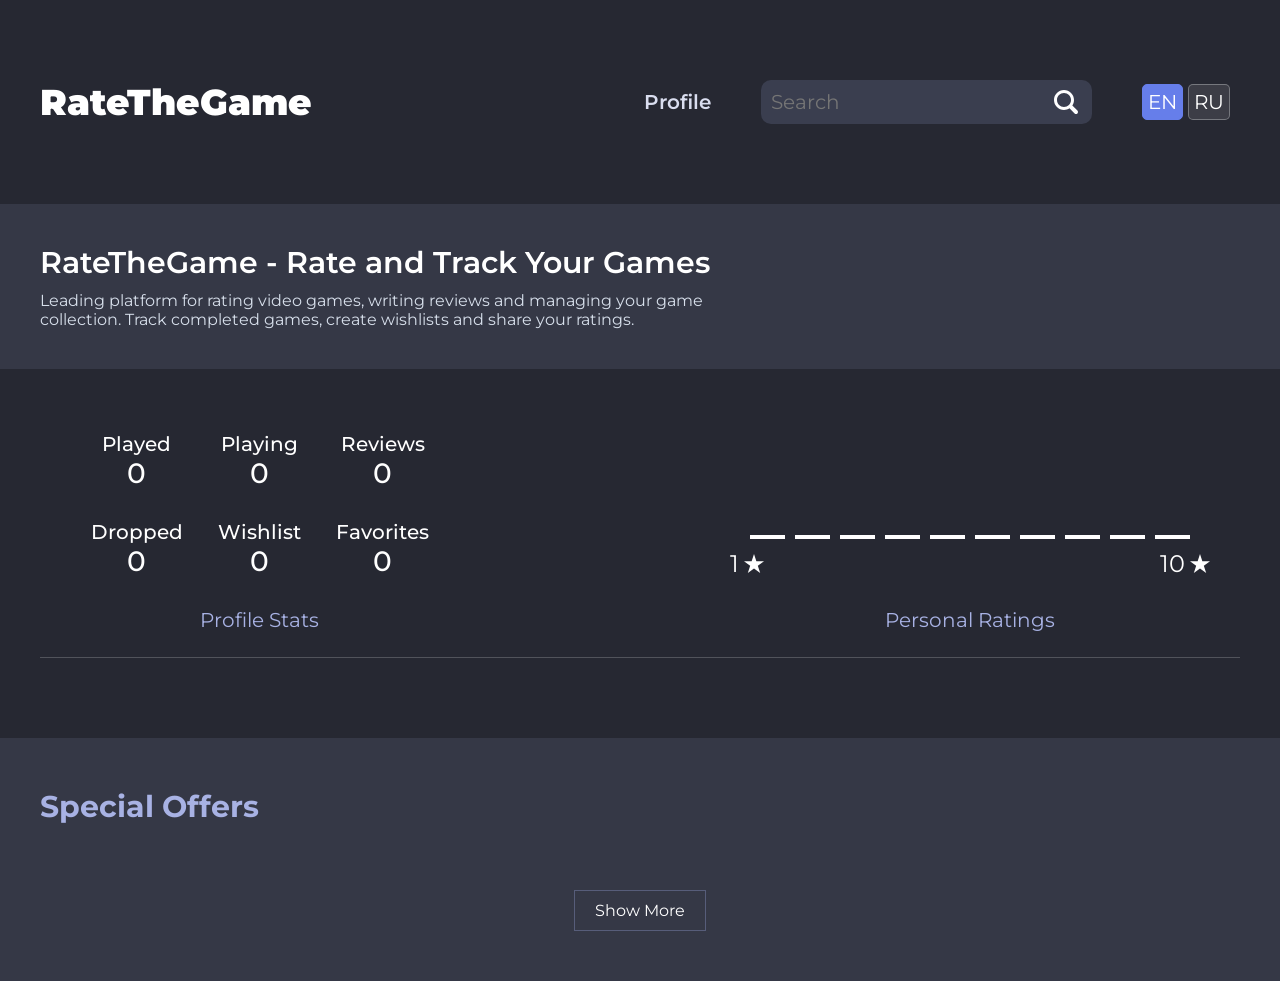
==== index.html @ 44f37cf3 "Update index.html" ====
<!DOCTYPE html>
<html lang="ru">
  <head>
    <meta charset="UTF-8" />
    <meta name="viewport" content="width=device-width, initial-scale=1.0" />
    <meta name="yandex-verification" content="8437fccaa7dc483a" />
    <title>RateTheGame</title>
    <meta
      name="description"
      content="RateTheGame — платформа для оценки видеоигр и написания рецензий. Ставьте баллы играм, отслеживайте пройденные и отложенные игры, организуйте коллекцию по категориям. Бесплатный игровой трекер."
    />
    <meta
      name="keywords"
      content="оценка игр, рецензии на игры, игровые рейтинги, моя игровая библиотека, отслеживание игр, игры по категориям, backlog игр, список игр, поставить оценку игре, написать рецензию на игру, игровой трекер, сайт для оценки видеоигр, пройденные игры, отложенные игры, игровая коллекция.
"
    />
    <script type="application/ld+json">
      {
        "@context": "https://schema.org",
        "@type": "WebApplication",
        "name": "RateTheGame",
        "description": "Платформа для оценки видеоигр, написания рецензий и отслеживания игровой коллекции",
        "applicationCategory": "GameApplication",
        "operatingSystem": "Web Browser",
        "offers": {
          "@type": "Offer",
          "price": "0",
          "priceCurrency": "USD"
        },
        "keywords": "оценка игр, рецензии на игры, игровые рейтинги, отслеживание игр, игровой трекер"
      }
    </script>
    <link rel="stylesheet" href="./css/main.css" />
    <link rel="stylesheet" href="./css/media.css" />
    <link
      rel="stylesheet"
      href="https://cdnjs.cloudflare.com/ajax/libs/font-awesome/6.7.2/css/all.min.css"
    />
    <script defer type="module" src="./main.js"></script>
  </head>
  <body>
    <header class="header">
      <div class="container">
        <div class="header__row">
          <div class="logo"><a href="#header">RateTheGame</a></div>
          <nav class="nav">
            <div class="nav__item">
              <a
                href="#!"
                class="nav__item-link"
                data-profile-link
                data-lang="nav-profile"
                >Profile</a
              >
            </div>
            <div class="search">
              <input
                class="search__input"
                type="text"
                placeholder="Search"
                data-lang="search"
              />
              <img src="./img/search.svg" alt="" class="search__img" />
            </div>
            <div class="language-switcher">
              <button class="lang-btn active" data-lang="en">EN</button>
              <button class="lang-btn" data-lang="ru">RU</button>
            </div>
          </nav>
          <div class="menu-icon-wrapper">
            <div class="menu-icon"></div>
          </div>
        </div>
      </div>
    </header>

    <main>
      <section class="hero">
        <div class="container">
          <h1 data-lang="hero-title">
            RateTheGame - Оценивайте и отслеживайте ваши игры
          </h1>
          <p data-lang="hero-description">
            Ведущая платформа для оценки видеоигр, написания рецензий и
            управления игровой коллекцией. Отслеживайте пройденные игры,
            составляйте списки желаний и делитесь своими оценками.
          </p>
        </div>
      </section>

      <section class="info">
        <div class="container">
          <div class="info__row">
            <div class="profile-stats">
              <div class="profile-stats__grid">
                <div class="profile-stats__grid-item">
                  <div
                    class="profile-stats__grid-item__title"
                    data-stats="played"
                  >
                    Played
                  </div>
                  <div class="profile-stats__grid-item__num">0</div>
                </div>
                <div class="profile-stats__grid-item">
                  <div
                    class="profile-stats__grid-item__title"
                    data-stats="playing"
                  >
                    Playing
                  </div>
                  <div class="profile-stats__grid-item__num">0</div>
                </div>
                <div class="profile-stats__grid-item">
                  <div
                    class="profile-stats__grid-item__title"
                    data-stats="reviews"
                  >
                    Reviews
                  </div>
                  <div class="profile-stats__grid-item__num">0</div>
                </div>
                <div class="profile-stats__grid-item">
                  <div
                    class="profile-stats__grid-item__title"
                    data-stats="dropped"
                  >
                    Dropped
                  </div>
                  <div class="profile-stats__grid-item__num">0</div>
                </div>
                <div class="profile-stats__grid-item">
                  <div
                    class="profile-stats__grid-item__title"
                    data-stats="wishlist"
                  >
                    Wishlist
                  </div>
                  <div class="profile-stats__grid-item__num">0</div>
                </div>
                <div class="profile-stats__grid-item">
                  <div
                    class="profile-stats__grid-item__title"
                    data-stats="favorite"
                  >
                    Favorites
                  </div>
                  <div class="profile-stats__grid-item__num">0</div>
                </div>
              </div>
              <div class="profile-stats__title" data-lang="profile-stats">
                Profile Stats
              </div>
            </div>
            <div class="game-ratings">
              <div class="game-ratings__row">
                <div class="game-ratings__row-item"></div>
                <div class="game-ratings__row-item"></div>
                <div class="game-ratings__row-item"></div>
                <div class="game-ratings__row-item"></div>
                <div class="game-ratings__row-item"></div>
                <div class="game-ratings__row-item"></div>
                <div class="game-ratings__row-item"></div>
                <div class="game-ratings__row-item"></div>
                <div class="game-ratings__row-item"></div>
                <div class="game-ratings__row-item"></div>
              </div>
              <div class="game-ratings__stars">
                <div class="game-ratings__stars-item">
                  1<img src="./img/star.svg" alt="" />
                </div>
                <div class="game-ratings__stars-item">
                  10<img src="./img/star.svg" alt="" />
                </div>
              </div>
              <div class="game-ratings__title" data-lang="personal-ratings">
                Personal Ratings
              </div>
            </div>
          </div>
        </div>
      </section>

      <div class="sales">
        <div class="container">
          <div class="sales__title" data-lang="sales-title">Special Offers</div>
          <div class="sales__row">
            <!-- sales items from js -->
          </div>
          <div class="sales__show-btn__wrapper">
            <button
              class="sales__show-more__btn"
              data-show-more-btn
              data-lang="show-more"
            >
              Show More
            </button>
          </div>
        </div>
      </div>

      <div class="game-page hidden">
        <div class="container">
          <div class="game-page__row">
            <div class="game__left">
              <div class="game__img">
                <img src="" />
              </div>
              <div class="game__modal-btn" data-lang="review-btn">
                Log or Review
              </div>
            </div>

            <div class="game__center">
              <div class="game__title"></div>
              <div class="game__release"></div>

              <div class="game__rating">
                <div class="game__rating-count">
                  <span>Steam Reviews </span>
                </div>
                <div class="game__rating-score"></div>
              </div>
            </div>
          </div>
        </div>
      </div>
    </main>

    <div class="catalog hidden">
      <div class="container">
        <div class="catalog__title" data-lang="catalog-title">Catalog</div>
        <div class="loader hidden"></div>
        <div class="catalog__grid">
          <!-- catalog items from js -->
        </div>
      </div>
    </div>

    <div class="profile hidden">
      <div class="container">
        <div class="profile__nav">
          <div class="profile__nav-row">
            <div
              class="profile__nav-item profile__nav-item--active profile__tab--active"
            >
              <a href="#!" class="profile__tab" data-lang="profile-title"
                >Profile</a
              >
            </div>
            <div class="profile__nav-item">
              <a href="#!" class="profile__tab" data-lang="profile-games"
                >Games</a
              >
            </div>
            <div class="profile__nav-item">
              <a href="#!" class="profile__tab" data-lang="profile-reviews"
                >Reviews</a
              >
            </div>
          </div>
        </div>

        <div class="profile__stats" data-profile-tab>
          <div class="profile__stats-row">
            <div class="profile__stats-item">
              <div class="profile__stats-item__num" data-profile="wishlist">
                000
              </div>
              <div
                class="profile__stats-item__name"
                data-lang="profile-stats-wishlist"
                ]
              >
                Games Wishlist
              </div>
            </div>
            <div class="profile__stats-item">
              <div class="profile__stats-item__num" data-profile="total">
                000
              </div>
              <div
                class="profile__stats-item__name"
                data-lang="profile-stats-total"
                ]
              >
                Total Games Played
              </div>
            </div>
            <div class="profile__stats-item">
              <div class="profile__stats-item__num" data-profile="reviews">
                000
              </div>
              <div
                class="profile__stats-item__name"
                data-lang="profile-stats-reviews"
                ]
              >
                Games Reviews
              </div>
            </div>
          </div>
          <div class="profile__save">
            <a data-json-file data-lang="profile-stats-download" ]
              >Click here to download save file</a
            >
            <div class="profile__save-file">
              <label for="fileInput" data-lang="profile-stats-file" ]
                >Drop your data file to return games</label
              >
              <input type="file" id="fileInput" />
            </div>
          </div>
        </div>

        <div class="profile__games hidden" data-profile-tab>
          <div class="profile__games-filter">
            <div
              class="profile__games-filter__item profile__games-filter__item--active"
              data-lang="profile-filter-all"
            >
              All
            </div>
            <div
              class="profile__games-filter__item"
              data-lang="profile-filter-played"
            >
              Played
            </div>
            <div
              class="profile__games-filter__item"
              data-lang="profile-filter-playing"
            >
              Playing
            </div>
            <div
              class="profile__games-filter__item"
              data-lang="profile-filter-dropped"
            >
              Dropped
            </div>
            <div
              class="profile__games-filter__item"
              data-lang="profile-filter-wishlist"
            >
              Wishlist
            </div>
            <div
              class="profile__games-filter__item"
              data-lang="profile-filter-favorite"
            >
              Favorite
            </div>
          </div>
          <div class="profile__games-grid">
            <!-- profile game from js -->
          </div>
        </div>

        <div class="profile__reviews hidden" data-profile-tab>
          <div class="profile__reviews-row">
            <!--  -->
          </div>
        </div>
      </div>
    </div>

    <div class="modal-add hidden">
      <div class="modal-add__card">
        <div class="modal-add__card-title"></div>
        <div class="modal-add__card-row">
          <div class="modal-add__card-left">
            <div class="modal-add__card-img">
              <img src="" alt="" />
            </div>

            <ul class="modal-add__card-select">
              <li class="modal-add__card-select__item">
                <i class="fa-solid fa-gamepad"></i
                ><span data-lang="modal-played">Played</span>
              </li>
              <li class="modal-add__card-select__item">
                <i class="fa-solid fa-play"></i
                ><span data-lang="modal-playing">Playing</span>
              </li>
              <li class="modal-add__card-select__item">
                <i class="fa-solid fa-circle-xmark"></i
                ><span data-lang="modal-dropped">Dropped</span>
              </li>
              <li class="modal-add__card-select__item">
                <i class="fa-solid fa-gift"></i
                ><span data-lang="modal-wishlist">Wishlist</span>
              </li>
              <li class="modal-add__card-select__item">
                <i class="fa-solid fa-heart"></i
                ><span data-lang="modal-favorite">Favorite</span>
              </li>
            </ul>

            <div class="modal-add__card-clear" data-lang="modal-clear">
              Clear
            </div>
          </div>

          <div class="modal-add__card-right">
            <div class="rating-box">
              <div class="rating-box__title" data-lang="modal-rating">
                Rating
              </div>
              <div class="rating-box__stars">
                <i class="fa-solid fa-star"></i>
                <i class="fa-solid fa-star"></i>
                <i class="fa-solid fa-star"></i>
                <i class="fa-solid fa-star"></i>
                <i class="fa-solid fa-star"></i>
                <i class="fa-solid fa-star"></i>
                <i class="fa-solid fa-star"></i>
                <i class="fa-solid fa-star"></i>
                <i class="fa-solid fa-star"></i>
                <i class="fa-solid fa-star"></i>
              </div>
            </div>

            <div class="modal-review">
              <div class="modal-review__title" data-lang="modal-review">
                Review
              </div>
              <textarea
                class="modal-review__text"
                rows="7"
                cols="40"
                maxlength="500"
                placeholder="How you feel about this game..."
                data-lang="modal-placeholder"
              ></textarea>
            </div>
          </div>
        </div>

        <div class="modal__btns">
          <button class="modal-add__card-cancel" data-lang="modal-cancel">
            Cancel
          </button>
          <button class="modal-add__card-btn" data-lang="modal-add">
            Add to list
          </button>
        </div>
      </div>
    </div>
  </body>
</html>
---- css/main.css ----
@import "./reset.css";
@import url(https://fonts.googleapis.com/css?family=Montserrat:100,200,300,regular,500,600,700,800,900,100italic,200italic,300italic,italic,500italic,600italic,700italic,800italic,900italic);

a {
  color: inherit;
}
body {
  min-height: 100vh;
  min-height: 100dvh;

  background-color: #262832;
  color: #fff;
  font-family: "Montserrat";
}
.container {
  max-width: 1230px;
  margin: 0 auto;
  padding: 0 15px;
}
.hidden {
  display: none !important;
}

.header {
  padding: 80px 0;
}
.header__row {
  display: flex;
  align-items: center;
  justify-content: space-between;
  position: relative;
}
.logo {
  font-size: 36px;
  font-weight: 900;
}
nav {
  display: flex;
  align-items: center;
  column-gap: 50px;
  font-size: 20px;
  padding: 0 10px;
}

.language-switcher {
  display: flex;
  gap: 5px;
}

.lang-btn {
  background: rgba(255, 255, 255, 0.1);
  border: 1px solid rgba(255, 255, 255, 0.3);
  color: white;
  padding: 5px;
  border-radius: 5px;
  cursor: pointer;
  transition: all 0.3s ease;
}

.lang-btn.active {
  background-color: #667eea;
  border-color: #667eea;
}

.lang-btn:not(.active):hover {
  background: rgba(255, 255, 255, 0.2);
}

.nav__item {
  color: #d9ddef;
  font-weight: 600;

  &:hover {
    color: #f8f9ff;
  }
}
.search {
  position: relative;
  padding: 10px 45px 10px 10px;

  background-color: #3a3e4f;
  border-radius: 10px;

  img {
    position: absolute;
    right: 10px;
    top: 50%;
    transform: translateY(-50%);
  }
}
.search__img {
  cursor: pointer;
}

.menu-icon-wrapper {
  width: 30px;
  height: 30px;
  display: none;
  justify-content: center;
  align-items: center;

  position: absolute;

  right: 15px;
  top: 5px;
}
.menu-icon {
  position: relative;
  width: 30px;
  height: 5px;
  background-color: #fff;
}
.menu-icon::before {
  content: "";
  position: absolute;
  left: 0;
  top: -10px;
  width: 30px;
  height: 5px;
  background-color: #fff;
  transition: transform 0.2s ease-in, top 0.2s linear 0.2s;
}
.menu-icon::after {
  content: "";
  position: absolute;
  left: 0;
  top: 10px;
  width: 30px;
  height: 5px;
  background-color: #fff;
  transition: transform 0.2s ease-in, top 0.2s linear 0.2s;
}
.menu-icon.menu-icon-active {
  background-color: transparent;
}
.menu-icon.menu-icon-active::before {
  transform: rotate(45deg);
  top: 0;
  transition: top 0.2s linear, transform 0.2s ease-in 0.2s;
}
.menu-icon.menu-icon-active::after {
  transform: rotate(-45deg);
  top: 0;
  transition: top 0.2s linear, transform 0.2s ease-in 0.2s;
}
.header__row--mobile {
  flex-direction: column;
  align-items: flex-start;
  gap: 40px;
}
@media (max-width: 768px) {
  .menu-icon-wrapper {
    display: flex;
  }
  .nav {
    display: none;
  }
}
.nav--mobile {
  display: flex !important;
  width: 100%;
  flex-direction: column;
  gap: 20px;
}

.hero {
  padding: 40px 0;
  background-color: #353846;

  h1 {
    font-size: 30px;
    font-weight: 600;
    color: #ffffff;
  }

  p {
    margin-top: 10px;
    max-width: 700px;
    color: #d7dfeb;
  }
}

.info {
  padding: 20px 0 80px;
}
.info__row {
  display: flex;
  justify-content: space-between;
  align-items: flex-end;
  padding: 0 50px 25px;

  border-bottom: 1px solid rgba(255, 255, 255, 0.2);
}

.profile-stats__grid {
  display: grid;
  grid-template-columns: repeat(3, 1fr);
  gap: 30px;
  text-align: center;
}
.profile-stats__grid-item {
  font-weight: 500;
}
.profile-stats__grid-item__title {
  font-size: 20px;
}
.profile-stats__grid-item__num {
  font-size: 28px;
}
.profile-stats__title {
  margin-top: 30px;
  text-align: center;
  color: #a8b2e4;
  font-size: 20px;
}
.game-ratings__row {
  height: 150px;
  display: flex;
  align-items: flex-end;
  column-gap: 10px;
}
.game-ratings__row-item {
  width: 35px;
  height: 2px;
  background-color: #fff;
}
.game-ratings__stars {
  display: flex;
  justify-content: space-between;
  align-items: center;
  margin: 10px -20px;
}
.game-ratings__stars-item {
  display: flex;
  align-items: center;
  font-size: 24px;
  img {
    margin-left: 5px;
  }
}
.game-ratings__title {
  margin-top: 30px;
  text-align: center;
  color: #a8b2e4;
  font-size: 20px;
}

.profile__reviews {
  margin: 30px 0;
}
.profile__reviews-title {
  font-weight: 600;
  font-size: 20px;
}
.profile__reviews-row {
  display: grid;
  grid-template-columns: 1fr;
}
.profile__reviews-item {
  display: flex;
  column-gap: 30px;
  padding: 30px 0;
  border-bottom: 2px solid #3a3e4f;
}
.profile__reviews-item__img {
  width: 100%;
  max-width: 250px;
  img {
    width: 100%;
  }
}

.profile__reviews-item__content-rating {
  padding: 5px 0;
  i {
    padding: 0 2px;
    color: #ec5da7;
  }
  span {
    font-size: 14px;
    color: #989eac;
  }
}
.profile__reviews-item__content-text {
  margin-top: 5px;
  max-width: 700px;
  overflow-wrap: break-word;
  word-break: break-word;
}

.sales {
  padding: 50px 0;
  background-color: #353846;
}
.sales__title {
  font-size: 30px;
  font-weight: 700;
  color: #a8b2e4;
}
.sales__row {
  margin-top: 40px;
  width: 100%;

  display: grid;
  grid-template-columns: repeat(2, 1fr);
  gap: 30px;
}
.sales__item {
  width: 100%;
  display: flex;
  align-items: center;
  padding-right: 20px;

  background-color: #575d7a;
  cursor: pointer;
}
.sales__item-title {
  max-width: 130px;
  width: 100%;

  font-size: 16px;
  word-wrap: break-word;
}
.sales__item-text {
  width: 100%;
  margin-left: 20px;

  display: flex;
  align-items: center;
  justify-content: space-between;
}
.sales__item-img {
  img {
    min-height: 60px;
    max-width: 160px;
    min-width: 160px;
  }
}

.sales__item-price__wrapper {
  display: flex;
  align-items: center;
  column-gap: 15px;
  margin-left: auto;
}
.sales__item-percent {
  background-color: rgb(72, 126, 58);
  padding: 6px;
  color: rgb(152, 240, 93);
  font-weight: 500;
}
.sales__item-price {
  color: rgb(152, 240, 93);
  span {
    text-decoration: line-through;
    color: #a8a8a8;
    font-size: 14px;
    float: right;
  }
}
.sales__item-rating {
  margin-left: auto;
  margin-right: 20px;

  span {
    color: rgb(152, 240, 93);
  }
}
.sales__show-btn__wrapper {
  text-align: center;
}
.sales__show-more__btn {
  margin-top: 25px;
  border: 1px solid #575d7a;
  padding: 10px 20px;

  transition: background-color 0.2s ease-in;
  &:hover {
    background-color: #575d7a;
  }
}
.sales__show-more__btn:disabled {
  transition: none;
  background-color: #252a33;
  color: #8a8a8a;
  border: none;
  cursor: not-allowed;
}

.catalog {
  padding: 50px 0;
  background-color: #353846;
}
.catalog__title {
  font-size: 30px;
  font-weight: 700;
  color: #a8b2e4;
}
.catalog__grid {
  margin-top: 30px;
  display: grid;
  grid-template-columns: repeat(4, 1fr);
  gap: 30px;
}
.catalog__item {
  padding: 5px;

  display: flex;
  flex-direction: column;

  background-color: #5f6580;
  text-align: center;
  cursor: pointer;
}
.catalog__item-name {
  font-size: 18px;
  font-weight: 600;
  margin: 10px 0;
}
.catalog__item-img {
  width: 100%;
  margin-bottom: 15px;
  img {
    min-width: 200px;
    max-height: 200px;
  }
}
.catalog__item-price {
  margin-top: auto;
}
.catalog__item-link {
  margin: 5px 0;
  text-decoration: underline;
}

/* Loader */
.loader {
  width: 65px;
  aspect-ratio: 1;
  position: relative;

  margin: 0 auto;
}
.loader:before,
.loader:after {
  content: "";
  position: absolute;
  inset: 0 auto auto 0;
  aspect-ratio: 1;
  border-radius: 50px;
  box-shadow: 0 0 0 3px inset #fff;
  animation: l5 1s infinite linear alternate;
}
.loader:after {
  inset: auto 0 0 auto;
  animation-delay: -1s;
}
@keyframes l5 {
  0% {
    width: 20px;
  }
  100% {
    width: 50px;
  }
}

.profile {
  padding: 0 0 30px;
}
.profile__nav {
  margin-top: 25px;
  background-color: #413e4f;
  padding: 8px 30px;
}
.profile__nav-row {
  display: flex;
  column-gap: 50px;
}
.profile__nav-item {
  position: relative;
}
.profile__tab {
  position: relative;

  font-size: 20px;
  color: #c3c3c3;
  font-weight: 500;

  &::before {
    content: "";
    display: block;
    width: 0%;
    height: 3px;

    position: absolute;
    left: 0;
    bottom: -5px;

    background-color: #ea3c96;
    transition: 0.2s ease-in;
  }
}
.profile__tab:hover::before {
  width: 100%;
}
.profile__tab--active {
  &::before {
    content: "";
    display: block;
    width: 100%;
    height: 3px;

    position: absolute;
    left: 0;
    bottom: -5px;

    background-color: #ea3c96;
    transition: 0.2s ease-in;
  }
}

.modal-add {
  position: fixed;
  width: 100%;
  height: 100%;
  background-color: rgba(65, 62, 79, 0.5);

  left: 0;
  top: 0;
  bottom: 0;
  right: 0;

  display: flex;
  justify-content: center;
  align-items: center;
}
.modal-add__card {
  padding: 40px 50px;
  max-width: 800px;
  width: 100%;

  display: flex;
  flex-direction: column;

  background-color: #464b61;
  border-radius: 10px;
}
.modal-add__card-row {
  display: flex;
  column-gap: 40px;
}
.modal-add__card-left {
  max-width: 250px;
  width: 100%;
}
.modal-add__card-img {
  margin: 20px 0 10px;
  img {
    width: 100%;
  }
}
.modal-add__card-select {
  display: flex;
  flex-direction: column;
}

.modal-add__card-title {
  font-size: 24px;
  font-weight: 700;
}
.modal-add__card-select {
  width: 100%;
  margin-top: 10px;
}
.modal-add__card-select__item {
  margin: 5px 0;
  padding: 8px;
  text-align: center;

  background-color: #7279a1;
  border-radius: 5px;
  cursor: pointer;

  color: #e7eaf0;
  transition: background-color 0.2s ease-in;

  i {
    margin-right: 5px;
    pointer-events: none;
  }

  &:hover {
    background-color: #8391bd;
  }
}
.modal-add__card-select__item.active {
  background-color: #ea3c96;
  color: #fff;
}
.modal-add__card-clear {
  margin: 20px 0;
  padding: 8px;
  text-align: center;

  background-color: transparent;
  border: 1px solid #7279a1;
  border-radius: 5px;
  cursor: pointer;

  color: #e72b2b;
  transition: background-color 0.2s ease-in, color 0.2s ease-in;

  &:hover {
    margin: 21px 1px;
    background-color: #e72b2b;
    color: #fff;
    border: none;
  }
}
.modal-add__card-right {
  margin-top: 20px;
}
.modal__btns {
  display: flex;
  align-items: center;
  justify-content: flex-end;
  gap: 20px;
  margin-top: 20px;

  button {
    padding: 10px 15px;
    border-radius: 5px;
    transition: background-color 0.2s ease-in;
  }
}
.modal-add__card-cancel {
  background-color: #73798d;

  &:hover {
    background-color: #606575;
  }
}
.modal-add__card-btn {
  background-color: #ea3c96;

  &:hover {
    background-color: #ec5da7;
  }
}

.modal-review {
  margin-top: 30px;
}
.modal-review__title {
  font-size: 20px;
  color: #c0c6d4;
  margin-bottom: 10px;
}
.modal-review__text {
  padding: 5px;
  resize: vertical;
  background-color: #7279a1;
}

/* Profile */
.profile__stats {
  max-width: 1000px;
  margin: 25px auto;

  text-align: center;
}
.profile__stats-row {
  display: flex;
  justify-content: center;
  column-gap: 100px;

  padding-bottom: 35px;
  border-bottom: 1px solid #515151;
}
.profile__save {
  text-align: center;
  margin: 25px 0;

  display: flex;
  align-items: center;
  column-gap: 50px;
  justify-content: center;
  position: relative;
}
a[data-json-file] {
  cursor: pointer;
  text-decoration: underline;
}

label {
  color: #d1d1d1;
  display: block;
}
#fileInput {
  max-width: 280px;
  margin: 10px auto;
}
.profile__stats-item__num {
  font-size: 64px;
  font-weight: 600;
}
.profile__stats-item__name {
  font-size: 20px;
}

.profile__games {
  margin: 30px 0;
}
.profile__games-filter {
  display: flex;
  justify-content: center;
  flex-wrap: wrap;
  gap: 15px;
}
.profile__games-filter__item {
  background-color: #42475e;
  padding: 8px 16px;
  cursor: pointer;

  transition: background-color 0.2s ease-in;
  &:not(.profile__games-filter__item--active):hover {
    background-color: rgb(101, 98, 112);
  }
}
.profile__games-filter__item--active {
  transition: background-color 0.2s ease-in;
  background-color: #73798d;
}

.profile__games-grid {
  margin: 40px 0;
  display: grid;
  grid-template-columns: repeat(4, 1fr);
  gap: 30px;
  justify-content: center;
}
.profile-game__item {
  padding: 5px;

  display: flex;
  flex-direction: column;

  background-color: #5f6580;
  text-align: center;
  cursor: pointer;
}
.profile-game__name {
  font-size: 18px;
  font-weight: 600;
  margin: 10px 0;
}
.profile-game__img {
  width: 100%;
  margin-bottom: 15px;
  margin-top: auto;
  img {
    min-width: 200px;
    max-height: 200px;
  }
}
.profile-game__selected {
  margin: auto 0 10px;
  color: #ffffff;
  font-size: 20px;
}

/* Game Page */
.game-page {
  padding: 40px;
  background-color: #353846;

  .container {
    max-width: 900px;
  }

  span {
    color: #c0c6d4;
  }
}
.game-page__row {
  display: flex;
  justify-content: center;
  column-gap: 50px;
}
.game__left {
  flex-grow: 1;
  width: 100%;
  max-width: 250px;
}
.game__img {
  img {
    width: 100%;
  }
}
.game__title {
  margin-bottom: 15px;

  font-size: 30px;
  font-weight: 600;
}
.game__rating {
  margin: 15px 0;

  display: flex;
  flex-direction: column;
  gap: 5px;
}
.game__rating-score {
  max-width: 50px;
  text-align: center;
  padding: 6px;
  background-color: transparent;
  border: 1px solid #575d7a;
}
.game__modal-btn {
  padding: 6px 8px;
  max-width: 260px;
  text-align: center;
  margin: 15px auto;

  background-color: #ea3c96;
  font-size: 18px;
  border-radius: 5px;
  cursor: pointer;

  &:hover {
    transition: background-color 0.2s ease-in;
    background-color: #df5c9f;
  }
}
.game__release {
  margin-bottom: 15px;
}

/* rating-box */

.rating-box__title {
  font-size: 20px;
  color: #c0c6d4;
  margin-bottom: 10px;
}
.rating-box__stars {
  display: flex;
  align-items: center;
  gap: 10px;

  i {
    color: #989eac;
    cursor: pointer;
    font-size: 24px;
    transition: 0.2s ease-in color;

    &.active {
      color: #df5c9f;
    }
  }
}
---- css/media.css ----
@media (max-width: 1150px) {
  .sales__row {
    grid-template-columns: repeat(4, 1fr);
  }
  .sales__item {
    padding: 20px 0;
    flex-direction: column;
    align-items: center;
    width: unset;
  }
  .sales__item-img {
    margin-bottom: 10px;
  }
  .sales__item-text {
    flex-direction: column;
    gap: 10px;
    margin-top: auto;
    margin-left: unset;
    width: unset;
    text-align: center;
  }
  .sales__item-rating {
    margin: unset;
  }
  .sales__item-price__wrapper {
    align-items: center;

    column-gap: 15px;
    margin-left: unset;
  }
}
@media (max-width: 1024px) {
  .info {
    padding: 40px 0 80px;
  }
  .info__row {
    flex-direction: column;
    align-items: center;
    gap: 40px 20px;
    border-bottom: none;
  }
  .profile__games-grid {
    grid-template-columns: repeat(3, 1fr);
  }
  .catalog__grid {
    grid-template-columns: repeat(3, 1fr);
  }
}

@media (max-width: 900px) {
  .nav {
    column-gap: 25px;
  }

  .search {
    padding: 10px;
    max-width: 200px;
  }
}

@media (max-width: 768px) {
  .sales__row {
    grid-template-columns: repeat(3, 1fr);
  }
  .info {
    padding: 25px 0 45px;
  }
  .profile__stats-row {
    gap: 50px;
    flex-wrap: wrap;
  }
  .profile__save {
    flex-direction: column;
    gap: 30px;
  }
  .header {
    padding: 40px 0;
  }
  .profile__nav-row {
    display: grid;
    grid-template-columns: repeat(2, 1fr);
    text-align: center;
    gap: 10px;
  }
  .profile__nav-item {
    border-radius: 5px;
    padding: 5px;
    background-color: rgba(38, 40, 50, 0.5);
  }
  .profile__nav-item--active {
    background-color: rgba(105, 114, 153, 0.5);
  }
  .profile__tab--active::before {
    display: none !important;
  }
  .profile__tab:hover::before {
    width: 0;
  }
  .profile__nav {
    padding: 10px 20px;
  }
  .profile__games-grid {
    grid-template-columns: repeat(2, 1fr);
  }
  .catalog__grid {
    grid-template-columns: repeat(2, 1fr);
  }
  .game-page__row {
    flex-direction: column;
    align-items: center;
    gap: 20px;
  }
  .modal-add__card {
    text-align: center;
    padding: 20px 30px;
  }
  .modal-add__card-row {
    align-items: center;
    flex-direction: column;
  }
  .profile__reviews-item__content-text {
    max-width: 700px;
  }
  .profile__reviews-item {
    flex-direction: column;
  }
  .profile__reviews-title {
    margin: 10px 0 0;
  }
  .profile__reviews-item__content-rating {
    margin-bottom: 15px;
  }
  .search {
    padding: 10px 45px 10px 10px;
    max-width: unset;
  }
}
@media (max-width: 600px) {
  .sales__row {
    grid-template-columns: repeat(2, 1fr);
  }
  .game-ratings {
    display: none;
  }
  .modal-add__card {
    padding: 20px 50px;
    margin: 20px;
    text-align: center;
  }
  .profile__reviews-item__img {
    max-width: 180px;
  }
  /* .profile__reviews-item {
    flex-direction: column;
  }
  .profile__reviews-title {
    margin: 10px 0 0;
  }
  .profile__reviews-item__content-rating {
    margin-bottom: 15px;
  } */
}
@media (max-width: 500px) {
  .profile__games-grid {
    grid-template-columns: repeat(1, 1fr);
  }
  .catalog__grid {
    grid-template-columns: repeat(1, 1fr);
  }
}
@media (max-width: 425px) {
  .sales__row {
    grid-template-columns: repeat(1, 1fr);
  }
  .logo {
    font-size: 30px;
  }
  .profile-stats__grid {
    grid-template-columns: repeat(2, 1fr);
  }
  .menu-icon-wrapper {
    right: 0px;
  }
  .rating-box {
    .rating-box__stars {
      justify-content: center;
    }
    i {
      font-size: 20px;
    }
  }

  .modal-review__text {
    max-width: 300px;
  }
}
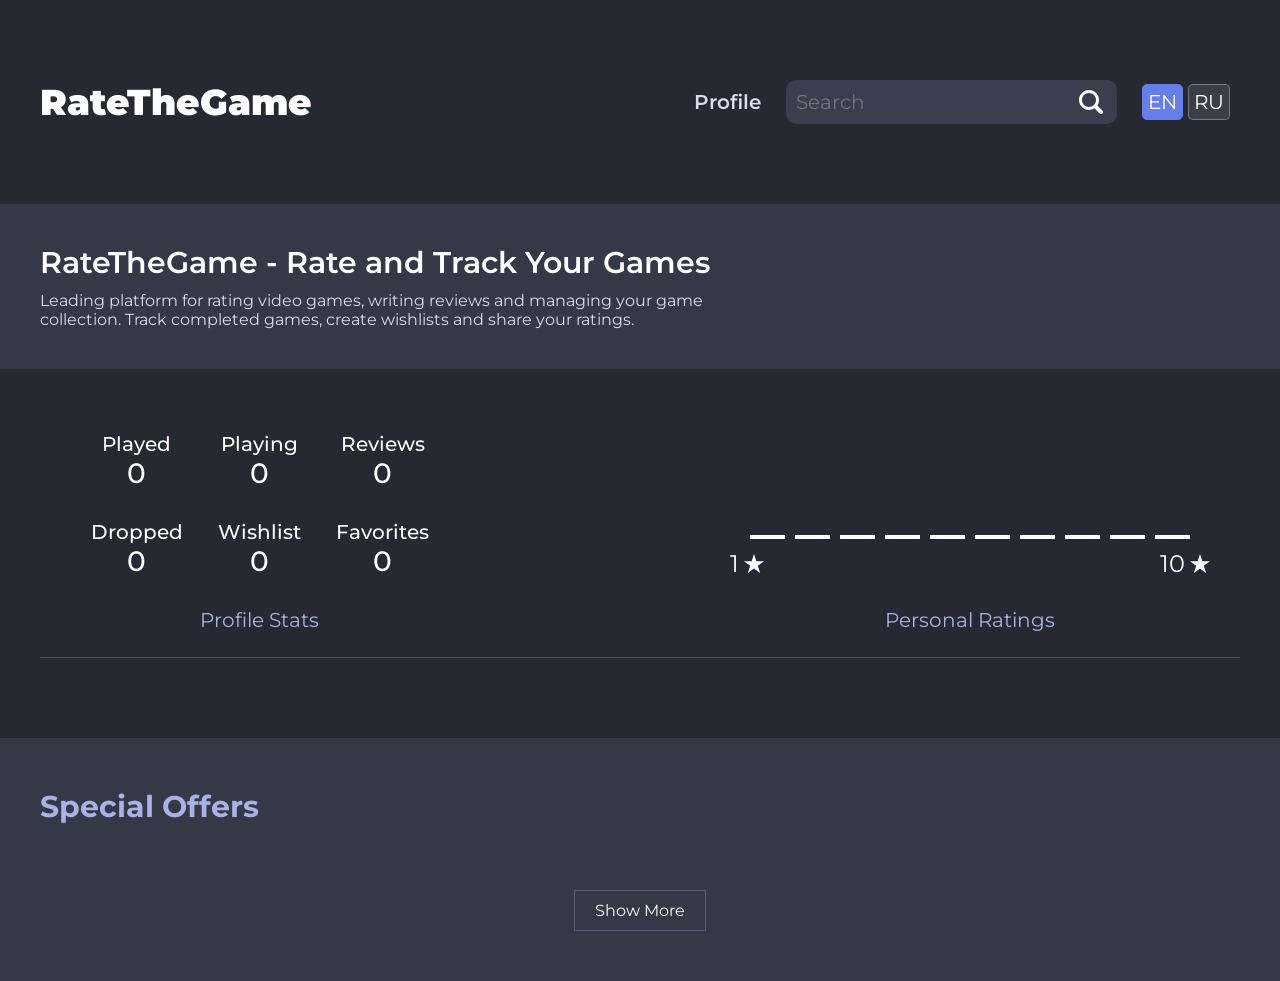
==== commit c1133758: "seo optimization" ====
--- a/index.html
+++ b/index.html
@@ -3,8 +3,9 @@
   <head>
     <meta charset="UTF-8" />
     <meta name="viewport" content="width=device-width, initial-scale=1.0" />
-    <meta name="yandex-verification" content="8437fccaa7dc483a" />
+    <meta name="yandex-verification" content="444d8e2a499b2b3f" />
     <title>RateTheGame</title>
+    <link rel="icon" type="image/x-icon" href="./img/new-favicon.svg" />
     <meta
       name="description"
       content="RateTheGame — платформа для оценки видеоигр и написания рецензий. Ставьте баллы играм, отслеживайте пройденные и отложенные игры, организуйте коллекцию по категориям. Бесплатный игровой трекер."
@@ -14,6 +15,11 @@
       content="оценка игр, рецензии на игры, игровые рейтинги, моя игровая библиотека, отслеживание игр, игры по категориям, backlog игр, список игр, поставить оценку игре, написать рецензию на игру, игровой трекер, сайт для оценки видеоигр, пройденные игры, отложенные игры, игровая коллекция.
 "
     />
+    <meta property="og:title" content="RateTheGame - Оценки и обзоры видеоигр" />
+    <meta property="og:description" content="Реальные оценки игр от реальных геймеров. Присоединяйтесь к сообществу!" />
+    <meta property="og:type" content="website" />
+    <meta property="og:url" content="https://faaazy.github.io/RateTheGame/" />
+    <meta property="og:site_name" content="RateTheGame" />
     <script type="application/ld+json">
       {
         "@context": "https://schema.org",
@@ -22,6 +28,7 @@
         "description": "Платформа для оценки видеоигр, написания рецензий и отслеживания игровой коллекции",
         "applicationCategory": "GameApplication",
         "operatingSystem": "Web Browser",
+        "url": "https://faaazy.github.io/RateTheGame/",
         "offers": {
           "@type": "Offer",
           "price": "0",
@@ -32,10 +39,7 @@
     </script>
     <link rel="stylesheet" href="./css/main.css" />
     <link rel="stylesheet" href="./css/media.css" />
-    <link
-      rel="stylesheet"
-      href="https://cdnjs.cloudflare.com/ajax/libs/font-awesome/6.7.2/css/all.min.css"
-    />
+    <link rel="stylesheet" href="https://cdnjs.cloudflare.com/ajax/libs/font-awesome/6.7.2/css/all.min.css" />
     <script defer type="module" src="./main.js"></script>
   </head>
   <body>
@@ -45,21 +49,10 @@
           <div class="logo"><a href="#header">RateTheGame</a></div>
           <nav class="nav">
             <div class="nav__item">
-              <a
-                href="#!"
-                class="nav__item-link"
-                data-profile-link
-                data-lang="nav-profile"
-                >Profile</a
-              >
+              <a href="#!" class="nav__item-link" data-profile-link data-lang="nav-profile">Profile</a>
             </div>
             <div class="search">
-              <input
-                class="search__input"
-                type="text"
-                placeholder="Search"
-                data-lang="search"
-              />
+              <input class="search__input" type="text" placeholder="Search" data-lang="search" />
               <img src="./img/search.svg" alt="" class="search__img" />
             </div>
             <div class="language-switcher">
@@ -77,13 +70,10 @@
     <main>
       <section class="hero">
         <div class="container">
-          <h1 data-lang="hero-title">
-            RateTheGame - Оценивайте и отслеживайте ваши игры
-          </h1>
+          <h1 data-lang="hero-title">RateTheGame - Оценивайте и отслеживайте ваши игры</h1>
           <p data-lang="hero-description">
-            Ведущая платформа для оценки видеоигр, написания рецензий и
-            управления игровой коллекцией. Отслеживайте пройденные игры,
-            составляйте списки желаний и делитесь своими оценками.
+            Ведущая платформа для оценки видеоигр, написания рецензий и управления игровой коллекцией. Отслеживайте пройденные игры, составляйте
+            списки желаний и делитесь своими оценками.
           </p>
         </div>
       </section>
@@ -94,63 +84,31 @@
             <div class="profile-stats">
               <div class="profile-stats__grid">
                 <div class="profile-stats__grid-item">
-                  <div
-                    class="profile-stats__grid-item__title"
-                    data-stats="played"
-                  >
-                    Played
-                  </div>
-                  <div class="profile-stats__grid-item__num">0</div>
-                </div>
-                <div class="profile-stats__grid-item">
-                  <div
-                    class="profile-stats__grid-item__title"
-                    data-stats="playing"
-                  >
-                    Playing
-                  </div>
-                  <div class="profile-stats__grid-item__num">0</div>
-                </div>
-                <div class="profile-stats__grid-item">
-                  <div
-                    class="profile-stats__grid-item__title"
-                    data-stats="reviews"
-                  >
-                    Reviews
-                  </div>
-                  <div class="profile-stats__grid-item__num">0</div>
-                </div>
-                <div class="profile-stats__grid-item">
-                  <div
-                    class="profile-stats__grid-item__title"
-                    data-stats="dropped"
-                  >
-                    Dropped
-                  </div>
-                  <div class="profile-stats__grid-item__num">0</div>
-                </div>
-                <div class="profile-stats__grid-item">
-                  <div
-                    class="profile-stats__grid-item__title"
-                    data-stats="wishlist"
-                  >
-                    Wishlist
-                  </div>
-                  <div class="profile-stats__grid-item__num">0</div>
-                </div>
-                <div class="profile-stats__grid-item">
-                  <div
-                    class="profile-stats__grid-item__title"
-                    data-stats="favorite"
-                  >
-                    Favorites
-                  </div>
-                  <div class="profile-stats__grid-item__num">0</div>
-                </div>
-              </div>
-              <div class="profile-stats__title" data-lang="profile-stats">
-                Profile Stats
-              </div>
+                  <div class="profile-stats__grid-item__title" data-stats="played">Played</div>
+                  <div class="profile-stats__grid-item__num">0</div>
+                </div>
+                <div class="profile-stats__grid-item">
+                  <div class="profile-stats__grid-item__title" data-stats="playing">Playing</div>
+                  <div class="profile-stats__grid-item__num">0</div>
+                </div>
+                <div class="profile-stats__grid-item">
+                  <div class="profile-stats__grid-item__title" data-stats="reviews">Reviews</div>
+                  <div class="profile-stats__grid-item__num">0</div>
+                </div>
+                <div class="profile-stats__grid-item">
+                  <div class="profile-stats__grid-item__title" data-stats="dropped">Dropped</div>
+                  <div class="profile-stats__grid-item__num">0</div>
+                </div>
+                <div class="profile-stats__grid-item">
+                  <div class="profile-stats__grid-item__title" data-stats="wishlist">Wishlist</div>
+                  <div class="profile-stats__grid-item__num">0</div>
+                </div>
+                <div class="profile-stats__grid-item">
+                  <div class="profile-stats__grid-item__title" data-stats="favorite">Favorites</div>
+                  <div class="profile-stats__grid-item__num">0</div>
+                </div>
+              </div>
+              <div class="profile-stats__title" data-lang="profile-stats">Profile Stats</div>
             </div>
             <div class="game-ratings">
               <div class="game-ratings__row">
@@ -166,48 +124,36 @@
                 <div class="game-ratings__row-item"></div>
               </div>
               <div class="game-ratings__stars">
-                <div class="game-ratings__stars-item">
-                  1<img src="./img/star.svg" alt="" />
-                </div>
-                <div class="game-ratings__stars-item">
-                  10<img src="./img/star.svg" alt="" />
-                </div>
-              </div>
-              <div class="game-ratings__title" data-lang="personal-ratings">
-                Personal Ratings
-              </div>
+                <div class="game-ratings__stars-item">1<img src="./img/star.svg" alt="" /></div>
+                <div class="game-ratings__stars-item">10<img src="./img/star.svg" alt="" /></div>
+              </div>
+              <div class="game-ratings__title" data-lang="personal-ratings">Personal Ratings</div>
             </div>
           </div>
         </div>
       </section>
 
-      <div class="sales">
+      <section class="sales">
         <div class="container">
-          <div class="sales__title" data-lang="sales-title">Special Offers</div>
+          <h2 class="sales__title" data-lang="sales-title">Special Offers</h2>
           <div class="sales__row">
             <!-- sales items from js -->
           </div>
           <div class="sales__show-btn__wrapper">
-            <button
-              class="sales__show-more__btn"
-              data-show-more-btn
-              data-lang="show-more"
-            >
-              Show More
-            </button>
-          </div>
-        </div>
-      </div>
-
-      <div class="game-page hidden">
+            <button class="sales__show-more__btn" data-show-more-btn data-lang="show-more">Show More</button>
+          </div>
+        </div>
+      </section>
+
+      <section class="game-page hidden">
         <div class="container">
           <div class="game-page__row">
             <div class="game__left">
               <div class="game__img">
-                <img src="" />
-              </div>
-              <div class="game__modal-btn" data-lang="review-btn">
-                Log or Review
+                <img src="" loading="lazy" alt="game page img" />
+              </div>
+              <div class="game__modal-btn__wrapper">
+                <button class="game__modal-btn" data-lang="review-btn">Log or Review</button>
               </div>
             </div>
 
@@ -224,12 +170,12 @@
             </div>
           </div>
         </div>
-      </div>
+      </section>
     </main>
 
     <div class="catalog hidden">
       <div class="container">
-        <div class="catalog__title" data-lang="catalog-title">Catalog</div>
+        <h3 class="catalog__title" data-lang="catalog-title">Catalog</h3>
         <div class="loader hidden"></div>
         <div class="catalog__grid">
           <!-- catalog items from js -->
@@ -241,22 +187,14 @@
       <div class="container">
         <div class="profile__nav">
           <div class="profile__nav-row">
-            <div
-              class="profile__nav-item profile__nav-item--active profile__tab--active"
-            >
-              <a href="#!" class="profile__tab" data-lang="profile-title"
-                >Profile</a
-              >
+            <div class="profile__nav-item profile__nav-item--active profile__tab--active">
+              <a href="#!" class="profile__tab" data-lang="profile-title">Profile</a>
             </div>
             <div class="profile__nav-item">
-              <a href="#!" class="profile__tab" data-lang="profile-games"
-                >Games</a
-              >
+              <a href="#!" class="profile__tab" data-lang="profile-games">Games</a>
             </div>
             <div class="profile__nav-item">
-              <a href="#!" class="profile__tab" data-lang="profile-reviews"
-                >Reviews</a
-              >
+              <a href="#!" class="profile__tab" data-lang="profile-reviews">Reviews</a>
             </div>
           </div>
         </div>
@@ -264,50 +202,22 @@
         <div class="profile__stats" data-profile-tab>
           <div class="profile__stats-row">
             <div class="profile__stats-item">
-              <div class="profile__stats-item__num" data-profile="wishlist">
-                000
-              </div>
-              <div
-                class="profile__stats-item__name"
-                data-lang="profile-stats-wishlist"
-                ]
-              >
-                Games Wishlist
-              </div>
+              <div class="profile__stats-item__num" data-profile="wishlist">000</div>
+              <h4 class="profile__stats-item__name" data-lang="profile-stats-wishlist" ]>Games Wishlist</h4>
             </div>
             <div class="profile__stats-item">
-              <div class="profile__stats-item__num" data-profile="total">
-                000
-              </div>
-              <div
-                class="profile__stats-item__name"
-                data-lang="profile-stats-total"
-                ]
-              >
-                Total Games Played
-              </div>
+              <div class="profile__stats-item__num" data-profile="total">000</div>
+              <h4 class="profile__stats-item__name" data-lang="profile-stats-total" ]>Total Games Played</h4>
             </div>
             <div class="profile__stats-item">
-              <div class="profile__stats-item__num" data-profile="reviews">
-                000
-              </div>
-              <div
-                class="profile__stats-item__name"
-                data-lang="profile-stats-reviews"
-                ]
-              >
-                Games Reviews
-              </div>
+              <div class="profile__stats-item__num" data-profile="reviews">000</div>
+              <h4 class="profile__stats-item__name" data-lang="profile-stats-reviews" ]>Games Reviews</h4>
             </div>
           </div>
           <div class="profile__save">
-            <a data-json-file data-lang="profile-stats-download" ]
-              >Click here to download save file</a
-            >
+            <a data-json-file data-lang="profile-stats-download" ]>Click here to download save file</a>
             <div class="profile__save-file">
-              <label for="fileInput" data-lang="profile-stats-file" ]
-                >Drop your data file to return games</label
-              >
+              <label for="fileInput" data-lang="profile-stats-file" ]>Drop your data file to return games</label>
               <input type="file" id="fileInput" />
             </div>
           </div>
@@ -315,42 +225,12 @@
 
         <div class="profile__games hidden" data-profile-tab>
           <div class="profile__games-filter">
-            <div
-              class="profile__games-filter__item profile__games-filter__item--active"
-              data-lang="profile-filter-all"
-            >
-              All
-            </div>
-            <div
-              class="profile__games-filter__item"
-              data-lang="profile-filter-played"
-            >
-              Played
-            </div>
-            <div
-              class="profile__games-filter__item"
-              data-lang="profile-filter-playing"
-            >
-              Playing
-            </div>
-            <div
-              class="profile__games-filter__item"
-              data-lang="profile-filter-dropped"
-            >
-              Dropped
-            </div>
-            <div
-              class="profile__games-filter__item"
-              data-lang="profile-filter-wishlist"
-            >
-              Wishlist
-            </div>
-            <div
-              class="profile__games-filter__item"
-              data-lang="profile-filter-favorite"
-            >
-              Favorite
-            </div>
+            <button class="profile__games-filter__item profile__games-filter__item--active" data-lang="profile-filter-all">All</button>
+            <button class="profile__games-filter__item" data-lang="profile-filter-played">Played</button>
+            <button class="profile__games-filter__item" data-lang="profile-filter-playing">Playing</button>
+            <button class="profile__games-filter__item" data-lang="profile-filter-dropped">Dropped</button>
+            <button class="profile__games-filter__item" data-lang="profile-filter-wishlist">Wishlist</button>
+            <button class="profile__games-filter__item" data-lang="profile-filter-favorite">Favorite</button>
           </div>
           <div class="profile__games-grid">
             <!-- profile game from js -->
@@ -367,46 +247,27 @@
 
     <div class="modal-add hidden">
       <div class="modal-add__card">
-        <div class="modal-add__card-title"></div>
+        <h4 class="modal-add__card-title"></h4>
         <div class="modal-add__card-row">
           <div class="modal-add__card-left">
             <div class="modal-add__card-img">
-              <img src="" alt="" />
+              <img src="" alt="" loading="lazy" />
             </div>
 
             <ul class="modal-add__card-select">
-              <li class="modal-add__card-select__item">
-                <i class="fa-solid fa-gamepad"></i
-                ><span data-lang="modal-played">Played</span>
-              </li>
-              <li class="modal-add__card-select__item">
-                <i class="fa-solid fa-play"></i
-                ><span data-lang="modal-playing">Playing</span>
-              </li>
-              <li class="modal-add__card-select__item">
-                <i class="fa-solid fa-circle-xmark"></i
-                ><span data-lang="modal-dropped">Dropped</span>
-              </li>
-              <li class="modal-add__card-select__item">
-                <i class="fa-solid fa-gift"></i
-                ><span data-lang="modal-wishlist">Wishlist</span>
-              </li>
-              <li class="modal-add__card-select__item">
-                <i class="fa-solid fa-heart"></i
-                ><span data-lang="modal-favorite">Favorite</span>
-              </li>
+              <li class="modal-add__card-select__item"><i class="fa-solid fa-gamepad"></i><button data-lang="modal-played">Played</button></li>
+              <li class="modal-add__card-select__item"><i class="fa-solid fa-play"></i><button data-lang="modal-playing">Playing</button></li>
+              <li class="modal-add__card-select__item"><i class="fa-solid fa-circle-xmark"></i><button data-lang="modal-dropped">Dropped</button></li>
+              <li class="modal-add__card-select__item"><i class="fa-solid fa-gift"></i><button data-lang="modal-wishlist">Wishlist</button></li>
+              <li class="modal-add__card-select__item"><i class="fa-solid fa-heart"></i><button data-lang="modal-favorite">Favorite</button></li>
             </ul>
 
-            <div class="modal-add__card-clear" data-lang="modal-clear">
-              Clear
-            </div>
+            <button class="modal-add__card-clear" data-lang="modal-clear">Clear</button>
           </div>
 
           <div class="modal-add__card-right">
             <div class="rating-box">
-              <div class="rating-box__title" data-lang="modal-rating">
-                Rating
-              </div>
+              <div class="rating-box__title" data-lang="modal-rating">Rating</div>
               <div class="rating-box__stars">
                 <i class="fa-solid fa-star"></i>
                 <i class="fa-solid fa-star"></i>
@@ -422,9 +283,7 @@
             </div>
 
             <div class="modal-review">
-              <div class="modal-review__title" data-lang="modal-review">
-                Review
-              </div>
+              <h4 class="modal-review__title" data-lang="modal-review">Review</h4>
               <textarea
                 class="modal-review__text"
                 rows="7"
@@ -438,17 +297,10 @@
         </div>
 
         <div class="modal__btns">
-          <button class="modal-add__card-cancel" data-lang="modal-cancel">
-            Cancel
-          </button>
-          <button class="modal-add__card-btn" data-lang="modal-add">
-            Add to list
-          </button>
+          <button class="modal-add__card-cancel" data-lang="modal-cancel">Cancel</button>
+          <button class="modal-add__card-btn" data-lang="modal-add">Add to list</button>
         </div>
       </div>
     </div>
   </body>
 </html>
-
-
-
--- a/css/main.css
+++ b/css/main.css
@@ -37,7 +37,7 @@
 nav {
   display: flex;
   align-items: center;
-  column-gap: 50px;
+  column-gap: 25px;
   font-size: 20px;
   padding: 0 10px;
 }
@@ -599,6 +599,7 @@
 }
 .modal-add__card-clear {
   margin: 20px 0;
+  width: 100%;
   padding: 8px;
   text-align: center;
 
@@ -660,6 +661,9 @@
   padding: 5px;
   resize: vertical;
   background-color: #7279a1;
+  &::placeholder {
+    color: #c0c6d4;
+  }
 }
 
 /* Profile */
@@ -820,6 +824,7 @@
 .game__modal-btn {
   padding: 6px 8px;
   max-width: 260px;
+  width: 100%;
   text-align: center;
   margin: 15px auto;
 
--- a/css/media.css
+++ b/css/media.css
@@ -44,6 +44,10 @@
   }
   .catalog__grid {
     grid-template-columns: repeat(3, 1fr);
+  }
+  .search {
+    padding: 10px;
+    max-width: 250px;
   }
 }
 
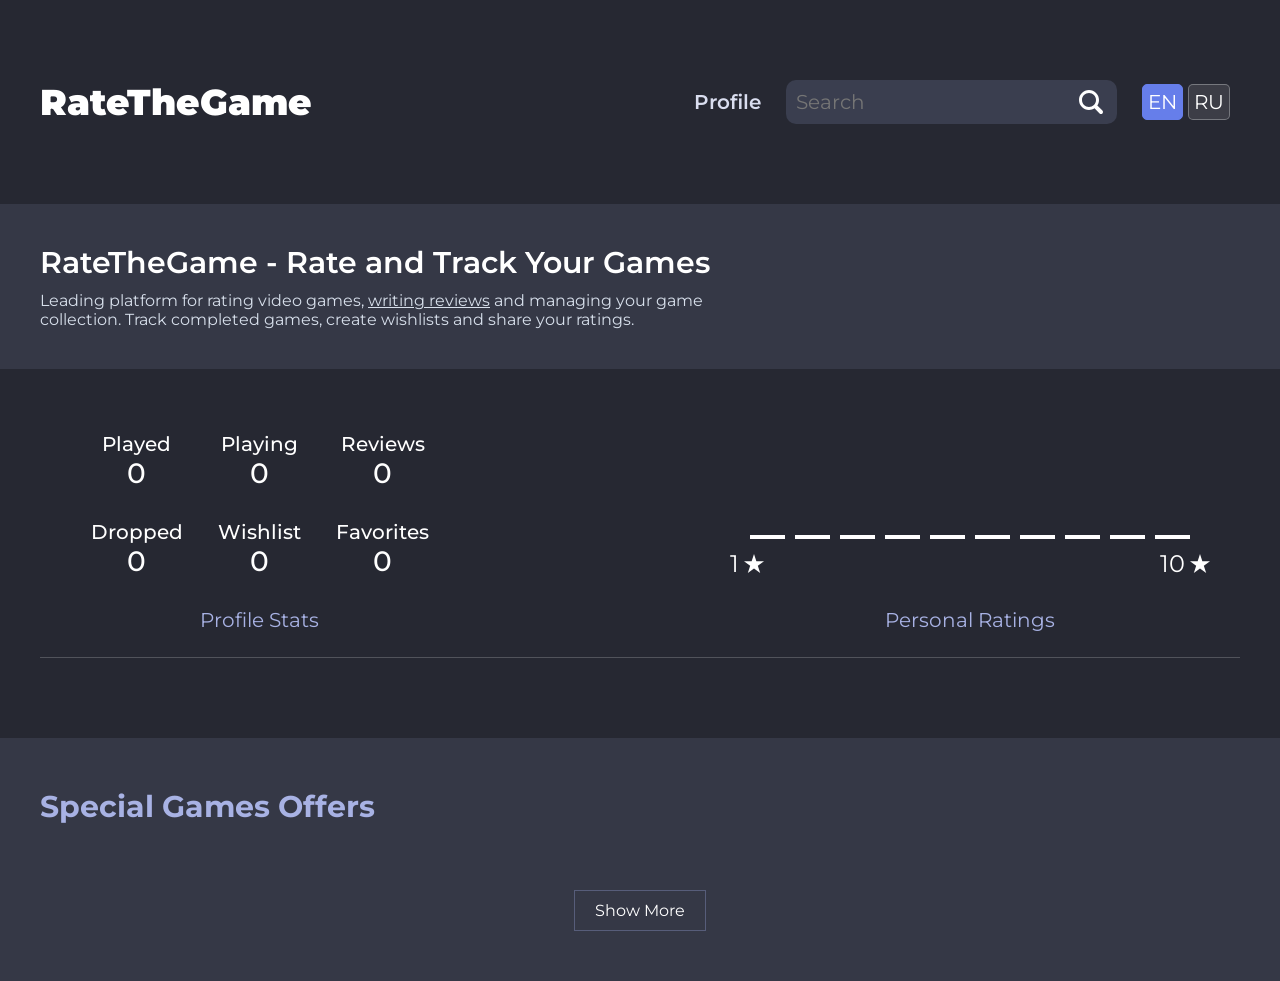
==== commit 8aae4bba: "Update index.html" ====
--- a/index.html
+++ b/index.html
@@ -12,8 +12,7 @@
     />
     <meta
       name="keywords"
-      content="оценка игр, рецензии на игры, игровые рейтинги, моя игровая библиотека, отслеживание игр, игры по категориям, backlog игр, список игр, поставить оценку игре, написать рецензию на игру, игровой трекер, сайт для оценки видеоигр, пройденные игры, отложенные игры, игровая коллекция.
-"
+      content="rate the game, оценка игр, рецензии на игры, отслеживание игр, игры по категориям, поставить оценку игре, написать рецензию на игру, игровой трекер, сайт для оценки видеоигр."
     />
     <meta property="og:title" content="RateTheGame - Оценки и обзоры видеоигр" />
     <meta property="og:description" content="Реальные оценки игр от реальных геймеров. Присоединяйтесь к сообществу!" />
@@ -46,10 +45,10 @@
     <header class="header">
       <div class="container">
         <div class="header__row">
-          <div class="logo"><a href="#header">RateTheGame</a></div>
+          <div class="logo"><a href="#home/">RateTheGame</a></div>
           <nav class="nav">
             <div class="nav__item">
-              <a href="#!" class="nav__item-link" data-profile-link data-lang="nav-profile">Profile</a>
+              <a href="#/profile" class="nav__item-link" data-profile-link data-lang="nav-profile">Profile</a>
             </div>
             <div class="search">
               <input class="search__input" type="text" placeholder="Search" data-lang="search" />
@@ -135,7 +134,7 @@
 
       <section class="sales">
         <div class="container">
-          <h2 class="sales__title" data-lang="sales-title">Special Offers</h2>
+          <h2 class="sales__title" data-lang="sales-title">Special Games Offers</h2>
           <div class="sales__row">
             <!-- sales items from js -->
           </div>
@@ -175,7 +174,7 @@
 
     <div class="catalog hidden">
       <div class="container">
-        <h3 class="catalog__title" data-lang="catalog-title">Catalog</h3>
+        <div class="catalog__title" data-lang="catalog-title">Catalog</div>
         <div class="loader hidden"></div>
         <div class="catalog__grid">
           <!-- catalog items from js -->
@@ -188,13 +187,13 @@
         <div class="profile__nav">
           <div class="profile__nav-row">
             <div class="profile__nav-item profile__nav-item--active profile__tab--active">
-              <a href="#!" class="profile__tab" data-lang="profile-title">Profile</a>
+              <a href="#/profile" class="profile__tab" data-lang="profile-title">Profile</a>
             </div>
             <div class="profile__nav-item">
-              <a href="#!" class="profile__tab" data-lang="profile-games">Games</a>
+              <a href="#/profile/games" class="profile__tab" data-lang="profile-games">Games</a>
             </div>
             <div class="profile__nav-item">
-              <a href="#!" class="profile__tab" data-lang="profile-reviews">Reviews</a>
+              <a href="#/profile/reviews" class="profile__tab" data-lang="profile-reviews">Reviews</a>
             </div>
           </div>
         </div>
@@ -203,21 +202,21 @@
           <div class="profile__stats-row">
             <div class="profile__stats-item">
               <div class="profile__stats-item__num" data-profile="wishlist">000</div>
-              <h4 class="profile__stats-item__name" data-lang="profile-stats-wishlist" ]>Games Wishlist</h4>
+              <h4 class="profile__stats-item__name" data-lang="profile-stats-wishlist">Games Wishlist</h4>
             </div>
             <div class="profile__stats-item">
               <div class="profile__stats-item__num" data-profile="total">000</div>
-              <h4 class="profile__stats-item__name" data-lang="profile-stats-total" ]>Total Games Played</h4>
+              <h4 class="profile__stats-item__name" data-lang="profile-stats-total">Total Games Played</h4>
             </div>
             <div class="profile__stats-item">
               <div class="profile__stats-item__num" data-profile="reviews">000</div>
-              <h4 class="profile__stats-item__name" data-lang="profile-stats-reviews" ]>Games Reviews</h4>
+              <h4 class="profile__stats-item__name" data-lang="profile-stats-reviews">Games Reviews</h4>
             </div>
           </div>
           <div class="profile__save">
-            <a data-json-file data-lang="profile-stats-download" ]>Click here to download save file</a>
+            <a data-json-file data-lang="profile-stats-download">Click here to download save file</a>
             <div class="profile__save-file">
-              <label for="fileInput" data-lang="profile-stats-file" ]>Drop your data file to return games</label>
+              <label for="fileInput" data-lang="profile-stats-file">Drop your data file to return games</label>
               <input type="file" id="fileInput" />
             </div>
           </div>
@@ -304,3 +303,5 @@
     </div>
   </body>
 </html>
+
+
--- a/css/main.css
+++ b/css/main.css
@@ -177,6 +177,11 @@
     margin-top: 10px;
     max-width: 700px;
     color: #d7dfeb;
+
+    a {
+      text-decoration: underline;
+      
+    }
   }
 }
 
